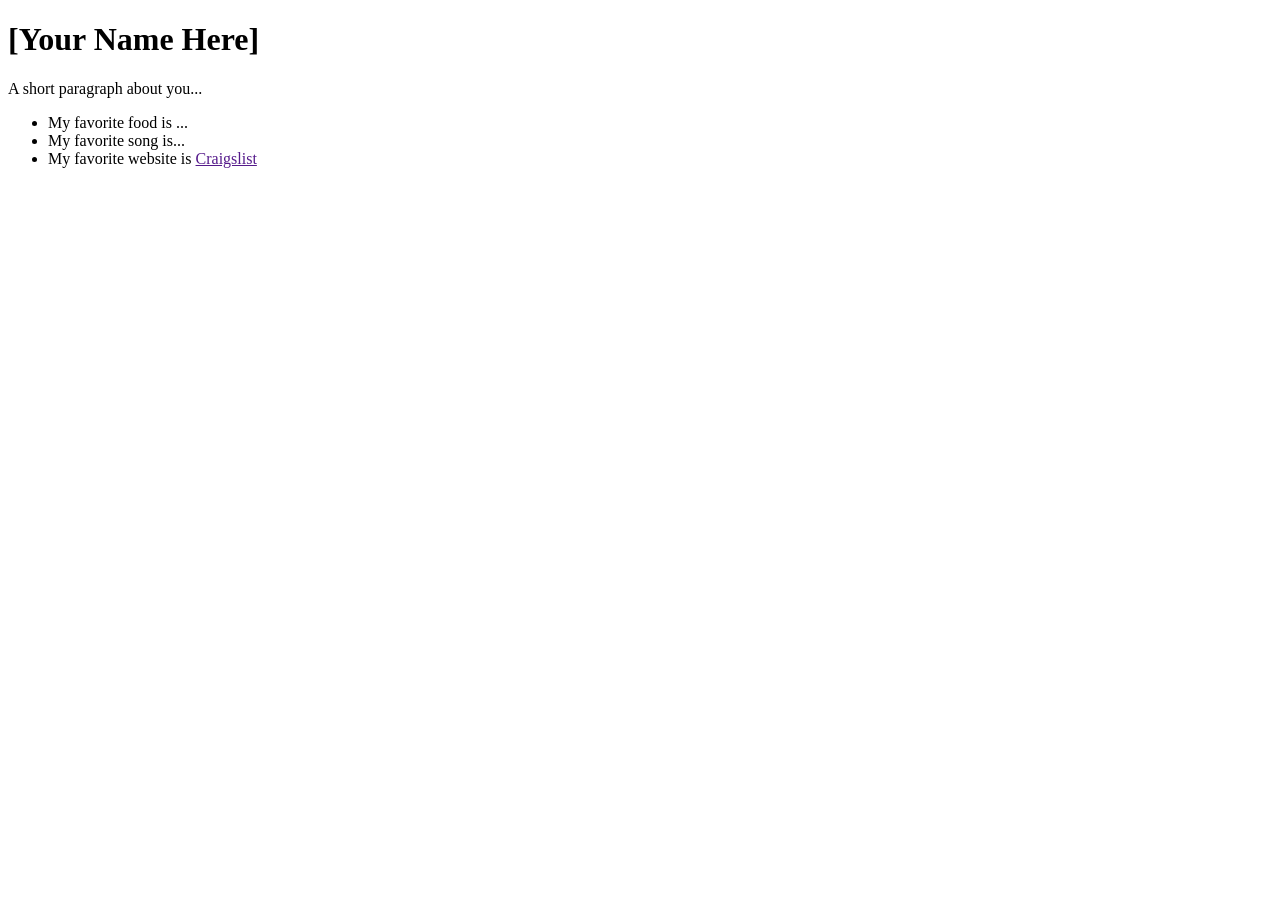
==== index.html @ 0075c3aa "hello world" ====
<!DOCTYPE html>
<html>

<head>
  <title>CHO HYEONYI | UI Design Programming 1</title>
  <meta charset="utf-8" />
</head>

<body>

  <!-- this is where my code is-->
  <div id="grid">
    <div id="left-column" class="scroll">  

      <!-- my favorite pokemon -->
      <!-- <img src="https://archives.bulbagarden.net/media/upload/2/24/Spr_2c_054.png" alt="Psyduck" /> -->

      <!-- about me-->
      <h1>[Your Name Here]</h1>  
      <p class="desc">A short paragraph about you...</p>
      <ul>
        <li>My favorite food is ...</li>
        <li>My favorite song is...</li>
        <li>My favorite website is <a href="">Craigslist</a></li>
      </ul>

    </div>
  </div>
</body>
</html>
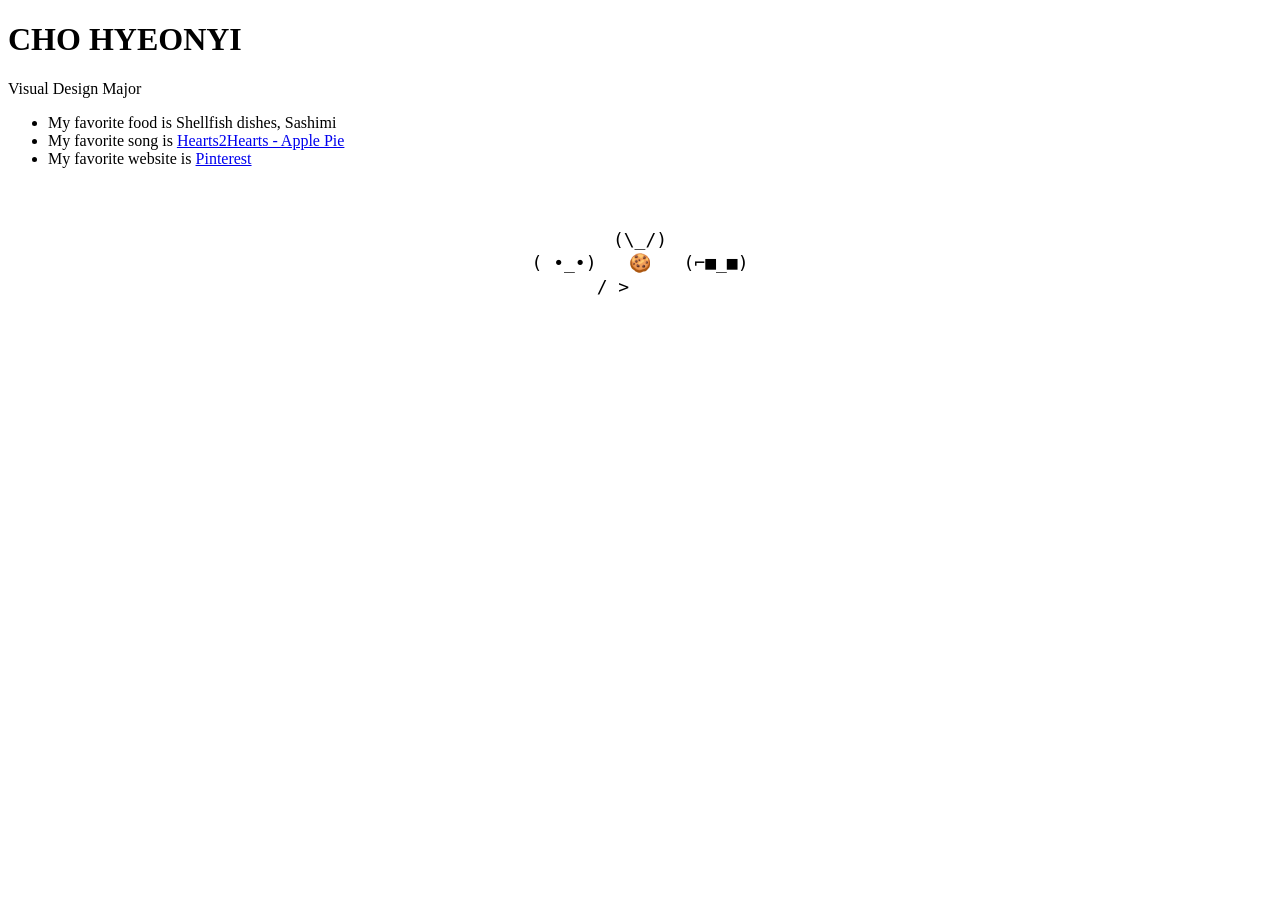
==== commit 225304e0: "Update index.html" ====
--- a/index.html
+++ b/index.html
@@ -1,4 +1,3 @@
-  
 <!DOCTYPE html>
 <html>
 
@@ -13,19 +12,42 @@
   <div id="grid">
     <div id="left-column" class="scroll">  
 
-      <!-- my favorite pokemon -->
-      <!-- <img src="https://archives.bulbagarden.net/media/upload/2/24/Spr_2c_054.png" alt="Psyduck" /> -->
+      <!-- about me-->
+      <h1>CHO HYEONYI</h1>  
+      <p class="desc">Visual Design Major</p>
+      <ul>
+        <li>My favorite food is Shellfish dishes, Sashimi</li>
+        
+        <li>
+          My favorite song is 
+          <a href="https://youtu.be/4k_HiMxY_gg?si=b0G8AQNT9Xvd2Dv6" target="_blank">
+            Hearts2Hearts - Apple Pie
+          </a>
+        </li>
 
-      <!-- about me-->
-      <h1>[Your Name Here]</h1>  
-      <p class="desc">A short paragraph about you...</p>
-      <ul>
-        <li>My favorite food is ...</li>
-        <li>My favorite song is...</li>
-        <li>My favorite website is <a href="">Craigslist</a></li>
+        <li>
+          My favorite website is 
+          <a href="https://www.pinterest.com" target="_blank">
+            Pinterest
+          </a>
+        </li>
       </ul>
+
+      <!-- 👇 여기부터 추가 (페이지 하단) -->
+      <pre style="
+        margin-top: 60px;
+        font-size: 18px;
+        line-height: 1.3;
+        text-align: center;
+      ">
+(\_/)
+( •_•)   🍪   (⌐■_■)
+ / >      
+      </pre>
+      <!-- 👆 여기까지 -->
 
     </div>
   </div>
+
 </body>
 </html>
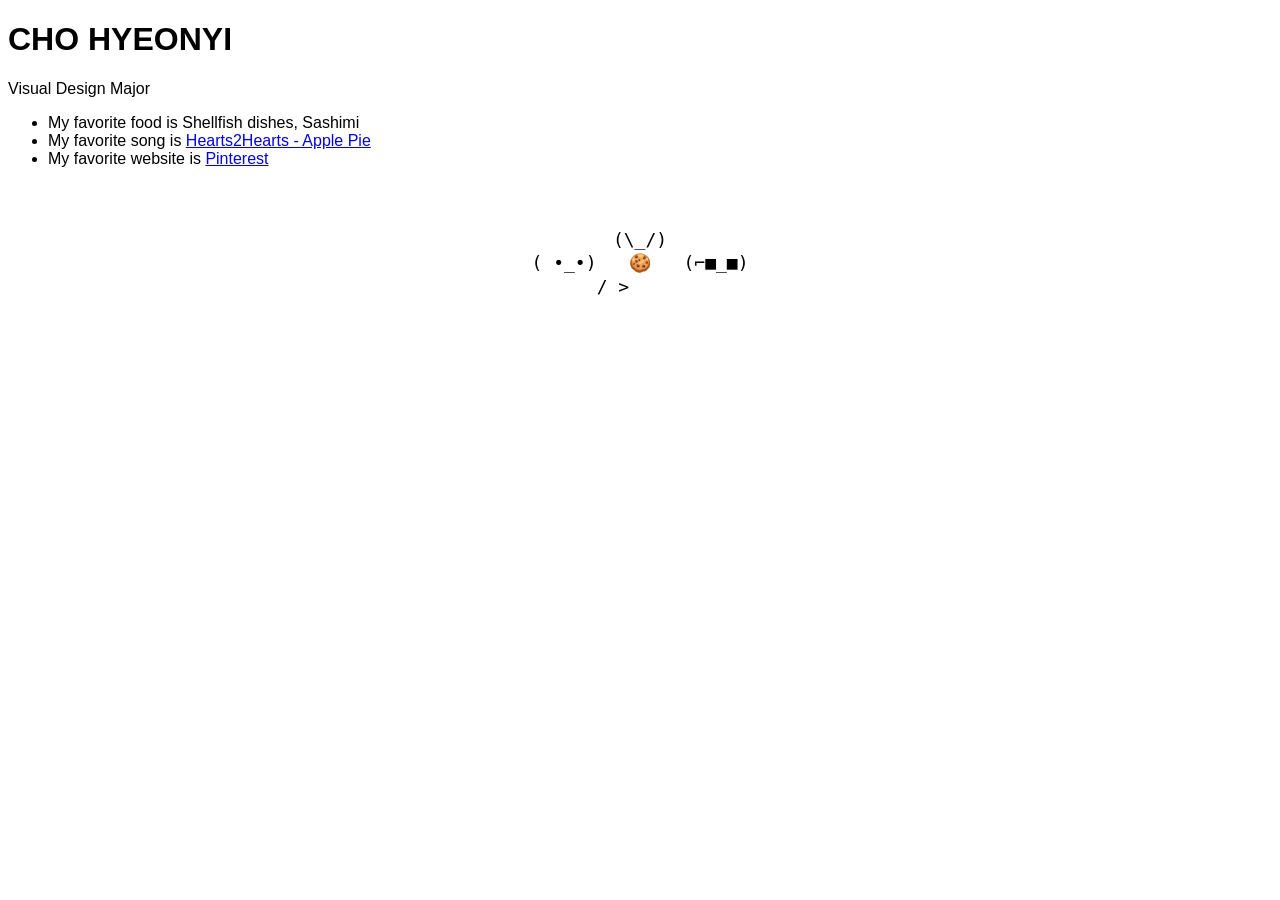
==== commit 036e01ba: "Update index.html" ====
--- a/index.html
+++ b/index.html
@@ -4,6 +4,14 @@
 <head>
   <title>CHO HYEONYI | UI Design Programming 1</title>
   <meta charset="utf-8" />
+
+  <style>
+    body {
+      font-family: -apple-system, BlinkMacSystemFont, "Segoe UI", 
+      "Apple Color Emoji", "Segoe UI Emoji", sans-serif;
+    }
+  </style>
+
 </head>
 
 <body>
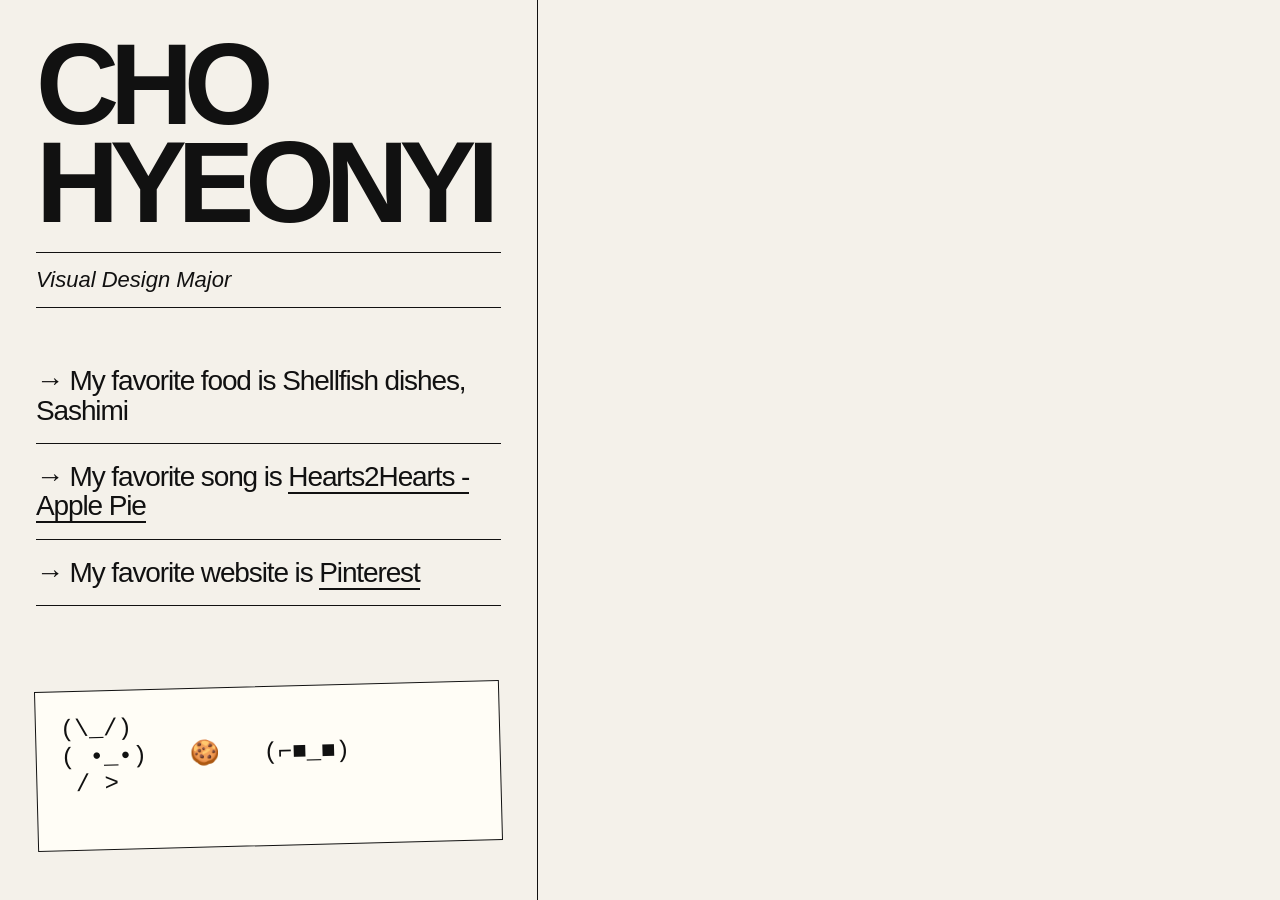
==== commit 3ab21f20: "Update index.html Update index.html" ====
--- a/index.html
+++ b/index.html
@@ -1,28 +1,140 @@
 <!DOCTYPE html>
 <html>
-
 <head>
-  <title>CHO HYEONYI | UI Design Programming 1</title>
-  <meta charset="utf-8" />
+  <meta charset="UTF-8">
+  <title>CHO HYEONYI</title>
 
   <style>
+    * {
+      box-sizing: border-box;
+    }
+
     body {
-      font-family: -apple-system, BlinkMacSystemFont, "Segoe UI", 
-      "Apple Color Emoji", "Segoe UI Emoji", sans-serif;
+      margin: 0;
+      background: #f4f1ea;
+      color: #111;
+      font-family: Helvetica, Arial, sans-serif;
+    }
+
+    #grid {
+      display: grid;
+      grid-template-columns: 42vw 1fr;
+      min-height: 100vh;
+    }
+
+    #left-column {
+      padding: 36px;
+      height: 100vh;
+      overflow-y: scroll;
+      border-right: 1.5px solid #111;
+      background: #f4f1ea;
+    }
+
+    .scroll::-webkit-scrollbar {
+      width: 8px;
+    }
+
+    .scroll::-webkit-scrollbar-thumb {
+      background: #111;
+    }
+
+    h1 {
+      margin: 0 0 20px 0;
+      font-size: clamp(48px, 9vw, 120px);
+      line-height: 0.85;
+      letter-spacing: -0.08em;
+      font-weight: 900;
+      text-transform: uppercase;
+    }
+
+    .desc {
+      margin: 0 0 40px 0;
+      font-size: 22px;
+      line-height: 1.2;
+      font-style: italic;
+      border-top: 1.5px solid #111;
+      border-bottom: 1.5px solid #111;
+      padding: 14px 0;
+    }
+
+    ul {
+      list-style: none;
+      padding: 0;
+      margin: 0;
+    }
+
+    li {
+      font-size: 28px;
+      line-height: 1.05;
+      letter-spacing: -0.04em;
+      border-bottom: 1.5px solid #111;
+      padding: 18px 0;
+    }
+
+    li::before {
+      content: "→ ";
+      font-weight: bold;
+    }
+
+    a {
+      color: #111;
+      text-decoration: none;
+      border-bottom: 2px solid #111;
+      transition: all 0.25s ease;
+    }
+
+    a:hover {
+      background: #111;
+      color: #f4f1ea;
+      padding: 0 6px;
+    }
+
+    .ascii {
+      margin-top: 80px;
+      font-size: 24px;
+      line-height: 1.15;
+      text-align: left;
+      font-family: "Courier New", monospace;
+      border: 1.5px solid #111;
+      padding: 24px;
+      background: #fffdf6;
+      transform: rotate(-1.5deg);
+    }
+
+    @media (max-width: 768px) {
+      #grid {
+        display: block;
+      }
+
+      #left-column {
+        width: 100%;
+        height: auto;
+        border-right: none;
+        padding: 24px;
+      }
+
+      h1 {
+        font-size: 64px;
+      }
+
+      li {
+        font-size: 24px;
+      }
     }
   </style>
-
 </head>
 
 <body>
 
-  <!-- this is where my code is-->
   <div id="grid">
     <div id="left-column" class="scroll">  
 
-      <!-- about me-->
       <h1>CHO HYEONYI</h1>  
-      <p class="desc">Visual Design Major</p>
+
+      <p class="desc">
+        Visual Design Major
+      </p>
+
       <ul>
         <li>My favorite food is Shellfish dishes, Sashimi</li>
         
@@ -41,18 +153,11 @@
         </li>
       </ul>
 
-      <!-- 👇 여기부터 추가 (페이지 하단) -->
-      <pre style="
-        margin-top: 60px;
-        font-size: 18px;
-        line-height: 1.3;
-        text-align: center;
-      ">
+      <pre class="ascii">
 (\_/)
 ( •_•)   🍪   (⌐■_■)
- / >      
+ / >
       </pre>
-      <!-- 👆 여기까지 -->
 
     </div>
   </div>
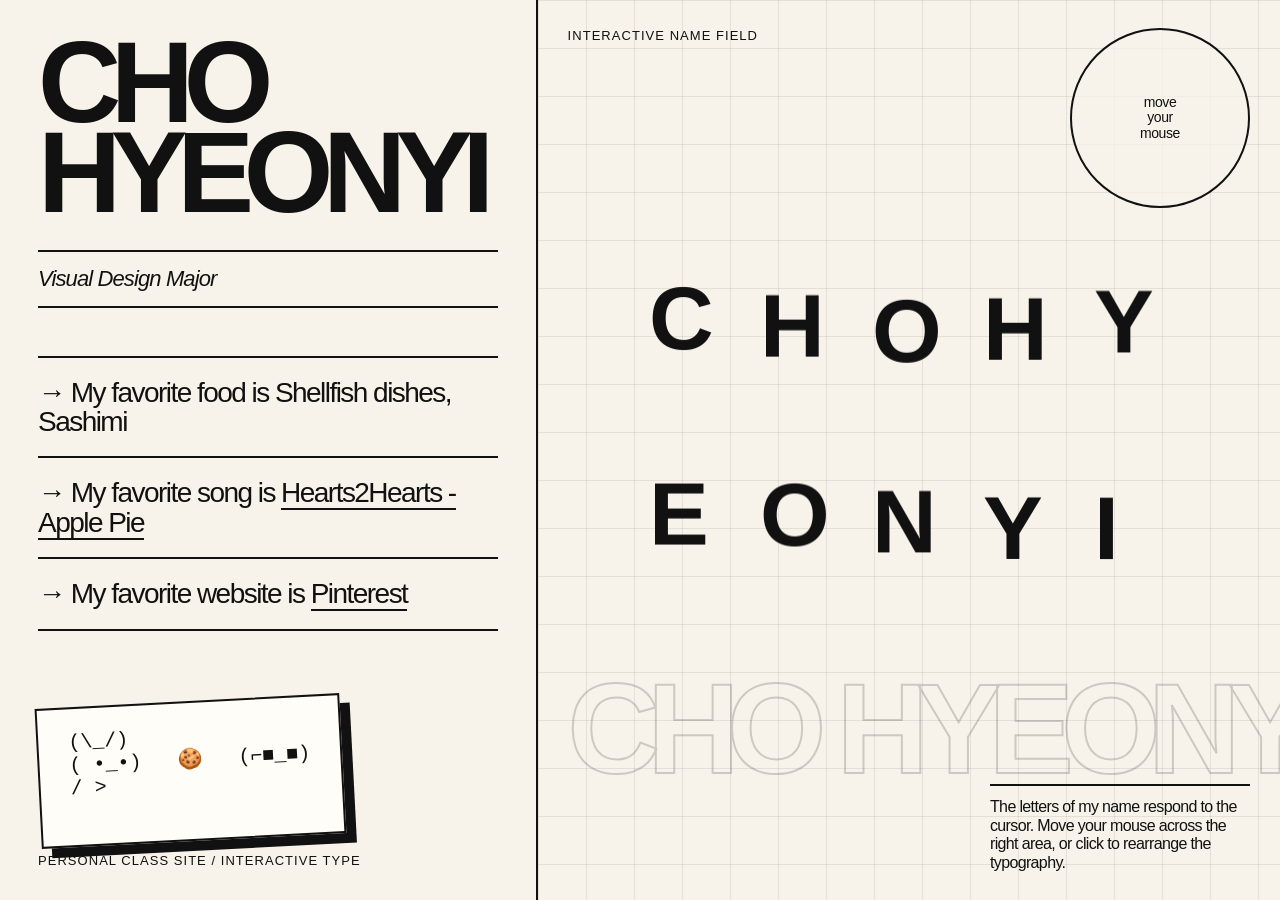
==== commit bd291399: "Update index.html" ====
--- a/index.html
+++ b/index.html
@@ -11,115 +11,263 @@
 
     body {
       margin: 0;
-      background: #f4f1ea;
+      background: #f7f3ea;
       color: #111;
       font-family: Helvetica, Arial, sans-serif;
+      overflow: hidden;
     }
 
     #grid {
       display: grid;
-      grid-template-columns: 42vw 1fr;
-      min-height: 100vh;
+      grid-template-columns: 42vw 58vw;
+      width: 100vw;
+      height: 100vh;
     }
 
     #left-column {
-      padding: 36px;
+      padding: 38px;
+      border-right: 2px solid #111;
       height: 100vh;
       overflow-y: scroll;
-      border-right: 1.5px solid #111;
-      background: #f4f1ea;
-    }
-
-    .scroll::-webkit-scrollbar {
-      width: 8px;
-    }
-
-    .scroll::-webkit-scrollbar-thumb {
-      background: #111;
+      background: #f7f3ea;
+      position: relative;
+      z-index: 2;
     }
 
     h1 {
-      margin: 0 0 20px 0;
-      font-size: clamp(48px, 9vw, 120px);
-      line-height: 0.85;
-      letter-spacing: -0.08em;
+      margin: 0;
+      font-size: clamp(72px, 9vw, 150px);
+      line-height: 0.78;
+      letter-spacing: -0.09em;
       font-weight: 900;
       text-transform: uppercase;
     }
 
     .desc {
-      margin: 0 0 40px 0;
+      margin: 32px 0 48px 0;
+      padding: 14px 0;
+      border-top: 2px solid #111;
+      border-bottom: 2px solid #111;
       font-size: 22px;
-      line-height: 1.2;
       font-style: italic;
-      border-top: 1.5px solid #111;
-      border-bottom: 1.5px solid #111;
-      padding: 14px 0;
+      letter-spacing: -0.04em;
     }
 
     ul {
       list-style: none;
       padding: 0;
       margin: 0;
+      border-top: 2px solid #111;
     }
 
     li {
+      padding: 20px 0;
+      border-bottom: 2px solid #111;
       font-size: 28px;
       line-height: 1.05;
-      letter-spacing: -0.04em;
-      border-bottom: 1.5px solid #111;
-      padding: 18px 0;
+      letter-spacing: -0.055em;
+      transition: all 0.25s ease;
+    }
+
+    li:hover {
+      padding-left: 18px;
+      background: #111;
+      color: #f7f3ea;
     }
 
     li::before {
       content: "→ ";
-      font-weight: bold;
     }
 
     a {
-      color: #111;
+      color: inherit;
       text-decoration: none;
-      border-bottom: 2px solid #111;
-      transition: all 0.25s ease;
-    }
-
-    a:hover {
-      background: #111;
-      color: #f4f1ea;
-      padding: 0 6px;
+      border-bottom: 2px solid currentColor;
     }
 
     .ascii {
-      margin-top: 80px;
-      font-size: 24px;
+      margin-top: 70px;
+      font-family: "Courier New", monospace;
+      font-size: 20px;
       line-height: 1.15;
-      text-align: left;
-      font-family: "Courier New", monospace;
-      border: 1.5px solid #111;
-      padding: 24px;
-      background: #fffdf6;
-      transform: rotate(-1.5deg);
+      white-space: pre;
+      letter-spacing: 0;
+      transform: rotate(-3deg);
+      width: fit-content;
+      padding: 22px 30px;
+      border: 2px solid #111;
+      background: #fffdf7;
+      box-shadow: 10px 10px 0 #111;
+    }
+
+    .label {
+      position: absolute;
+      left: 38px;
+      bottom: 32px;
+      font-size: 13px;
+      letter-spacing: 0.08em;
+      text-transform: uppercase;
+    }
+
+    #right-column {
+      height: 100vh;
+      position: relative;
+      overflow: hidden;
+      background: #f7f3ea;
+      cursor: crosshair;
+    }
+
+    #right-column::before {
+      content: "";
+      position: absolute;
+      inset: 0;
+      background-image:
+        linear-gradient(to right, rgba(0,0,0,0.08) 1px, transparent 1px),
+        linear-gradient(to bottom, rgba(0,0,0,0.08) 1px, transparent 1px);
+      background-size: 48px 48px;
+      pointer-events: none;
+    }
+
+    .guide-text {
+      position: absolute;
+      top: 28px;
+      left: 30px;
+      font-size: 13px;
+      letter-spacing: 0.08em;
+      text-transform: uppercase;
+      z-index: 3;
+    }
+
+    .instruction {
+      position: absolute;
+      right: 30px;
+      bottom: 28px;
+      width: 260px;
+      font-size: 16px;
+      line-height: 1.15;
+      letter-spacing: -0.04em;
+      border-top: 2px solid #111;
+      padding-top: 12px;
+      z-index: 3;
+    }
+
+    #name-field {
+      position: absolute;
+      inset: 0;
+      z-index: 2;
+    }
+
+    .letter {
+      position: absolute;
+      font-size: clamp(42px, 7vw, 120px);
+      font-weight: 900;
+      letter-spacing: -0.08em;
+      line-height: 0.8;
+      user-select: none;
+      transition:
+        transform 0.2s ease,
+        opacity 0.2s ease,
+        font-style 0.2s ease;
+      will-change: transform;
+      mix-blend-mode: multiply;
+    }
+
+    .letter:hover {
+      font-style: italic;
+      opacity: 0.45;
+    }
+
+    .floating-name {
+      position: absolute;
+      left: 30px;
+      bottom: 120px;
+      font-size: 10vw;
+      line-height: 0.8;
+      font-weight: 900;
+      letter-spacing: -0.1em;
+      text-transform: uppercase;
+      color: transparent;
+      -webkit-text-stroke: 2px #111;
+      opacity: 0.18;
+      pointer-events: none;
+      white-space: nowrap;
+      animation: slowMove 12s ease-in-out infinite alternate;
+    }
+
+    @keyframes slowMove {
+      from {
+        transform: translateX(-40px) skewX(-8deg);
+      }
+      to {
+        transform: translateX(60px) skewX(8deg);
+      }
+    }
+
+    .click-note {
+      position: absolute;
+      right: 30px;
+      top: 28px;
+      width: 180px;
+      height: 180px;
+      border: 2px solid #111;
+      border-radius: 50%;
+      display: flex;
+      align-items: center;
+      justify-content: center;
+      text-align: center;
+      font-size: 14px;
+      line-height: 1.1;
+      letter-spacing: -0.03em;
+      animation: rotateNote 9s linear infinite;
+      z-index: 3;
+      background: rgba(247,243,234,0.75);
+    }
+
+    @keyframes rotateNote {
+      from {
+        transform: rotate(0deg);
+      }
+      to {
+        transform: rotate(360deg);
+      }
     }
 
     @media (max-width: 768px) {
+      body {
+        overflow: auto;
+      }
+
       #grid {
         display: block;
+        height: auto;
       }
 
       #left-column {
-        width: 100%;
         height: auto;
         border-right: none;
-        padding: 24px;
+        border-bottom: 2px solid #111;
+      }
+
+      #right-column {
+        height: 80vh;
       }
 
       h1 {
-        font-size: 64px;
+        font-size: 78px;
       }
 
       li {
         font-size: 24px;
       }
+
+      .label {
+        position: static;
+        margin-top: 40px;
+      }
+
+      .instruction {
+        width: 220px;
+      }
     }
   </style>
 </head>
@@ -127,26 +275,25 @@
 <body>
 
   <div id="grid">
-    <div id="left-column" class="scroll">  
-
-      <h1>CHO HYEONYI</h1>  
-
-      <p class="desc">
-        Visual Design Major
-      </p>
+
+    <div id="left-column" class="scroll">
+
+      <h1>CHO<br>HYEONYI</h1>
+
+      <p class="desc">Visual Design Major</p>
 
       <ul>
         <li>My favorite food is Shellfish dishes, Sashimi</li>
-        
+
         <li>
-          My favorite song is 
+          My favorite song is
           <a href="https://youtu.be/4k_HiMxY_gg?si=b0G8AQNT9Xvd2Dv6" target="_blank">
             Hearts2Hearts - Apple Pie
           </a>
         </li>
 
         <li>
-          My favorite website is 
+          My favorite website is
           <a href="https://www.pinterest.com" target="_blank">
             Pinterest
           </a>
@@ -156,11 +303,131 @@
       <pre class="ascii">
 (\_/)
 ( •_•)   🍪   (⌐■_■)
- / >
+/ >
       </pre>
 
+      <div class="label">
+        personal class site / interactive type
+      </div>
+
     </div>
+
+    <div id="right-column">
+      <div class="guide-text">Interactive name field</div>
+      <div class="click-note">move<br>your<br>mouse</div>
+      <div class="floating-name">CHO HYEONYI</div>
+      <div id="name-field"></div>
+
+      <div class="instruction">
+        The letters of my name respond to the cursor. Move your mouse across the right area, or click to rearrange the typography.
+      </div>
+    </div>
+
   </div>
+
+  <script>
+    const field = document.getElementById("name-field");
+    const rightColumn = document.getElementById("right-column");
+
+    const nameText = "CHOHYEONYI";
+    const letters = [];
+    let mouseX = -9999;
+    let mouseY = -9999;
+
+    function createLetters() {
+      field.innerHTML = "";
+      letters.length = 0;
+
+      const rect = rightColumn.getBoundingClientRect();
+      const cols = 5;
+      const rows = 2;
+
+      for (let i = 0; i < nameText.length; i++) {
+        const span = document.createElement("span");
+        span.className = "letter";
+        span.textContent = nameText[i];
+
+        const col = i % cols;
+        const row = Math.floor(i / cols);
+
+        const baseX = rect.width * 0.15 + col * rect.width * 0.15;
+        const baseY = rect.height * 0.32 + row * rect.height * 0.22;
+
+        span.style.left = baseX + "px";
+        span.style.top = baseY + "px";
+
+        field.appendChild(span);
+
+        letters.push({
+          el: span,
+          x: baseX,
+          y: baseY,
+          randomX: 0,
+          randomY: 0,
+          rotate: 0
+        });
+      }
+    }
+
+    function animateLetters() {
+      letters.forEach((letter, index) => {
+        const dx = mouseX - letter.x;
+        const dy = mouseY - letter.y;
+        const distance = Math.sqrt(dx * dx + dy * dy);
+
+        const force = Math.max(0, 180 - distance) / 180;
+        const angle = Math.atan2(dy, dx);
+
+        const pushX = -Math.cos(angle) * force * 90;
+        const pushY = -Math.sin(angle) * force * 90;
+
+        const wave = Math.sin(Date.now() * 0.002 + index) * 8;
+
+        letter.el.style.transform = `
+          translate(
+            ${pushX + letter.randomX}px,
+            ${pushY + letter.randomY + wave}px
+          )
+          rotate(${letter.rotate + force * 20}deg)
+          scale(${1 + force * 0.45})
+        `;
+      });
+
+      requestAnimationFrame(animateLetters);
+    }
+
+    rightColumn.addEventListener("mousemove", function(event) {
+      const rect = rightColumn.getBoundingClientRect();
+      mouseX = event.clientX - rect.left;
+      mouseY = event.clientY - rect.top;
+    });
+
+    rightColumn.addEventListener("mouseleave", function() {
+      mouseX = -9999;
+      mouseY = -9999;
+    });
+
+    rightColumn.addEventListener("click", function() {
+      letters.forEach((letter) => {
+        letter.randomX = (Math.random() - 0.5) * 180;
+        letter.randomY = (Math.random() - 0.5) * 180;
+        letter.rotate = (Math.random() - 0.5) * 50;
+      });
+
+      setTimeout(() => {
+        letters.forEach((letter) => {
+          letter.randomX = 0;
+          letter.randomY = 0;
+          letter.rotate = 0;
+        });
+      }, 900);
+    });
+
+    window.addEventListener("resize", createLetters);
+
+    createLetters();
+    animateLetters();
+  </script>
 
 </body>
 </html>
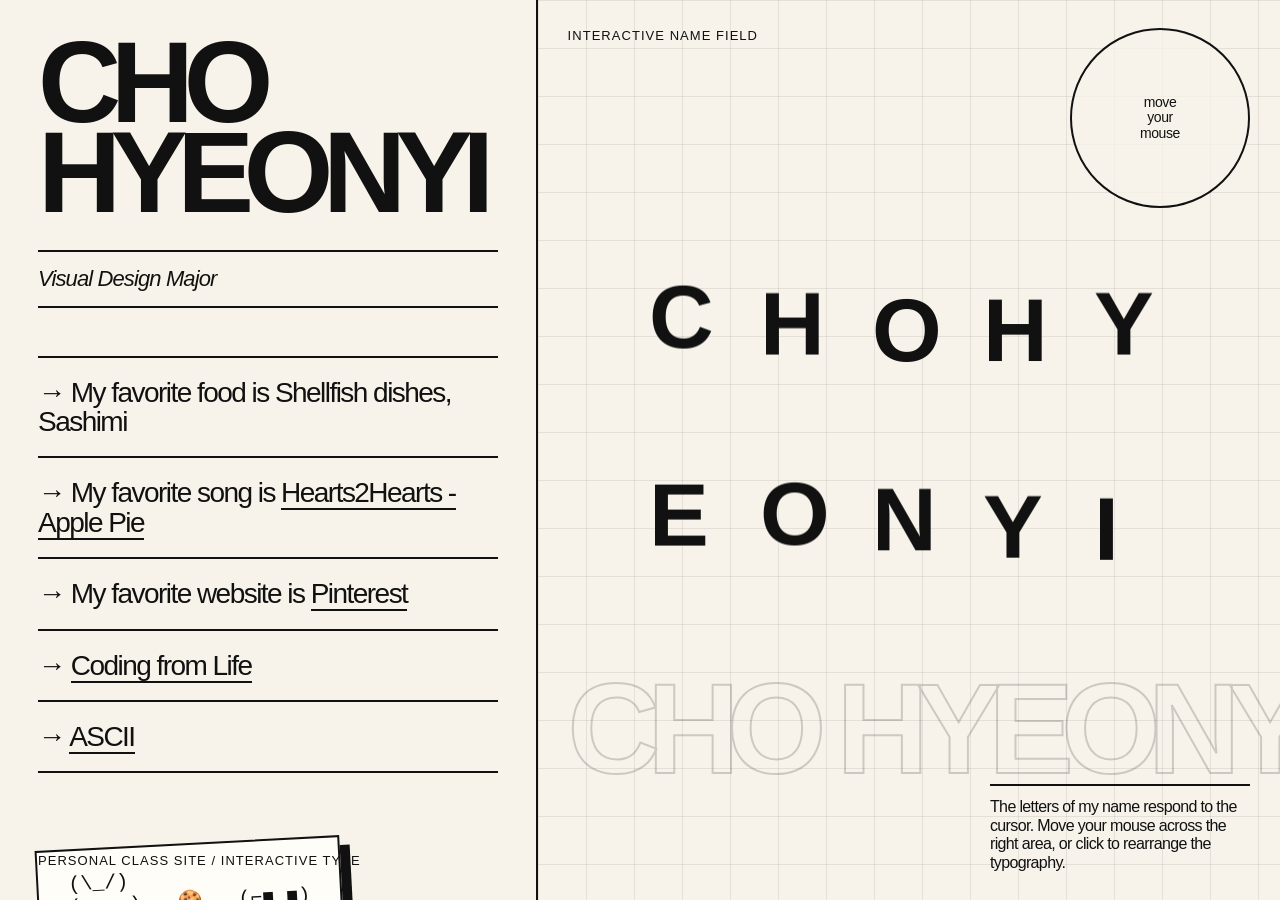
==== commit 10d4e8da: "Add ASCII and Coding from Life pages" ====
--- a/index.html
+++ b/index.html
@@ -282,23 +282,35 @@
 
       <p class="desc">Visual Design Major</p>
 
-      <ul>
-        <li>My favorite food is Shellfish dishes, Sashimi</li>
-
-        <li>
-          My favorite song is
-          <a href="https://youtu.be/4k_HiMxY_gg?si=b0G8AQNT9Xvd2Dv6" target="_blank">
-            Hearts2Hearts - Apple Pie
-          </a>
-        </li>
-
-        <li>
-          My favorite website is
-          <a href="https://www.pinterest.com" target="_blank">
-            Pinterest
-          </a>
-        </li>
-      </ul>
+     <ul>
+  <li>My favorite food is Shellfish dishes, Sashimi</li>
+
+  <li>
+    My favorite song is
+    <a href="https://youtu.be/4k_HiMxY_gg?si=b0G8AQNT9Xvd2Dv6" target="_blank">
+      Hearts2Hearts - Apple Pie
+    </a>
+  </li>
+
+  <li>
+    My favorite website is
+    <a href="https://www.pinterest.com" target="_blank">
+      Pinterest
+    </a>
+  </li>
+
+  <li>
+    <a href="codingfromlife.html">
+      Coding from Life
+    </a>
+  </li>
+
+  <li>
+    <a href="exterior-hyeonyi.html">
+      ASCII
+    </a>
+  </li>
+</ul>
 
       <pre class="ascii">
 (\_/)
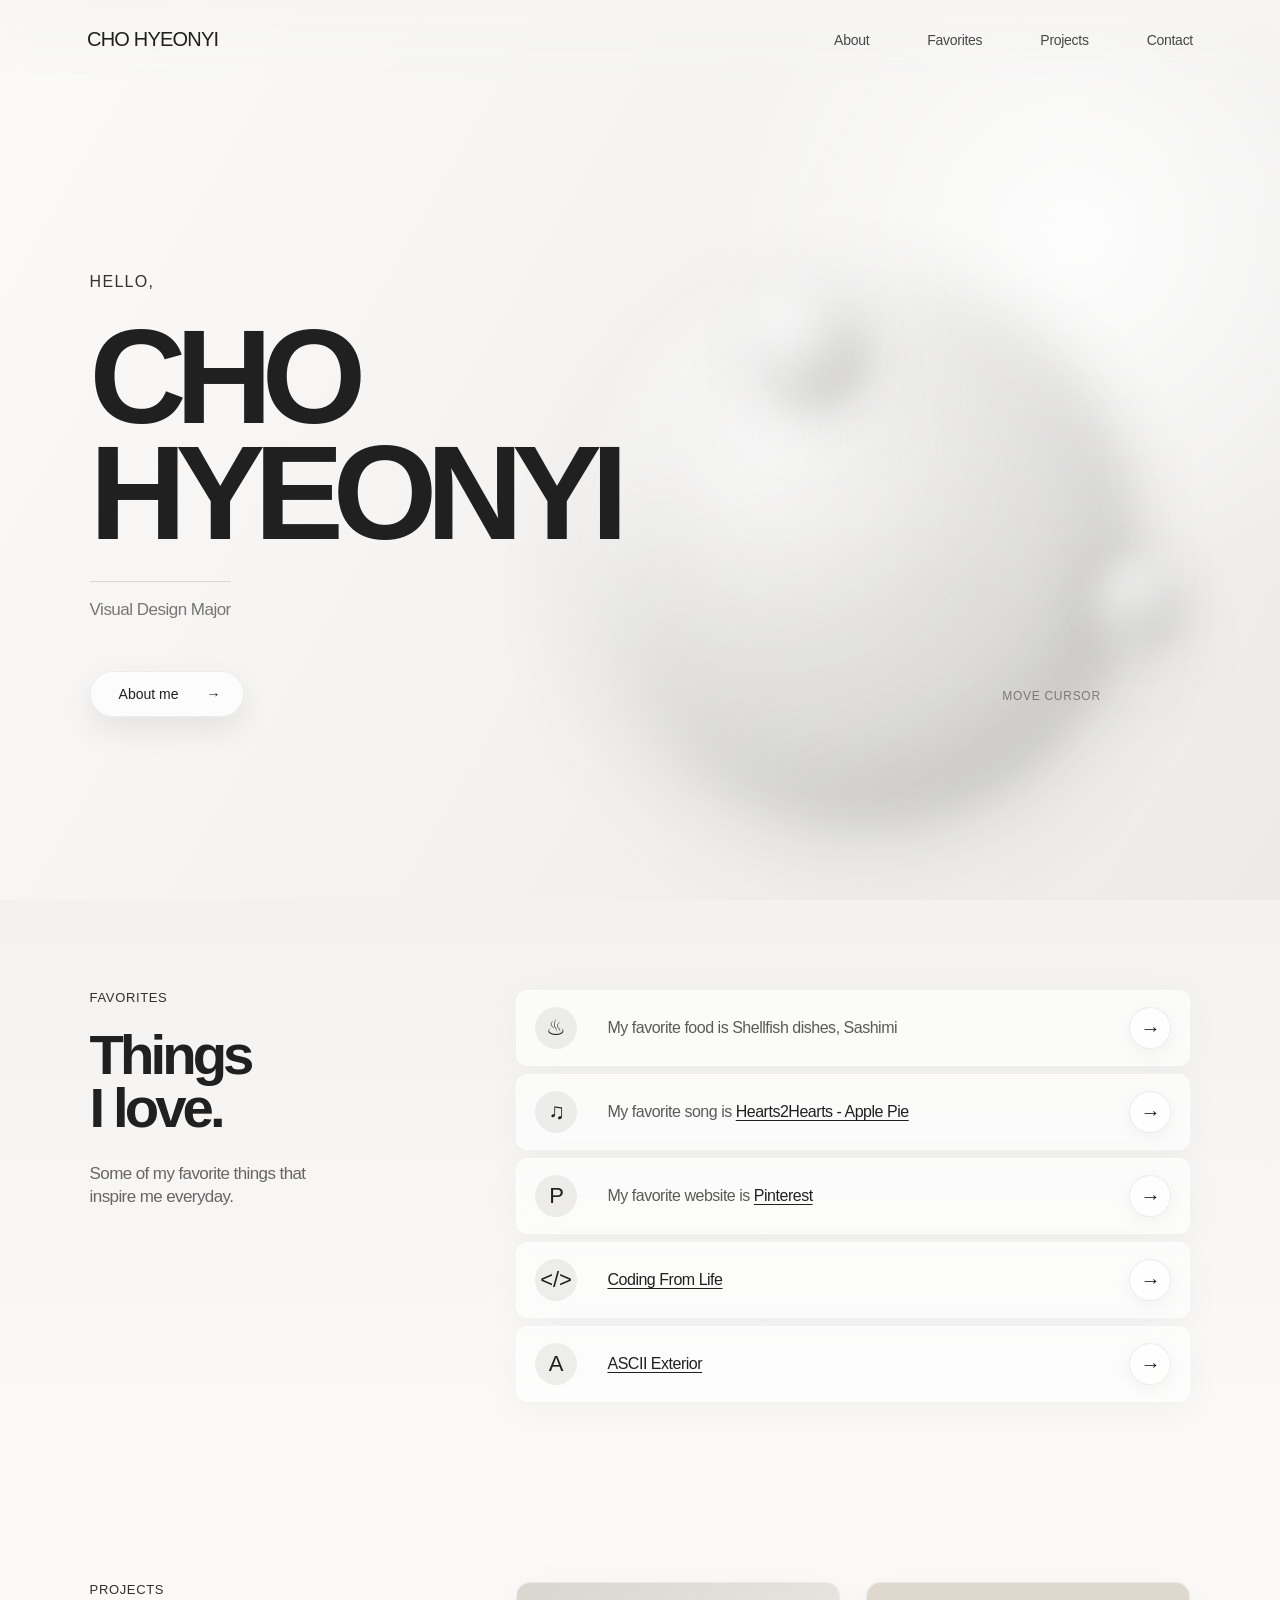
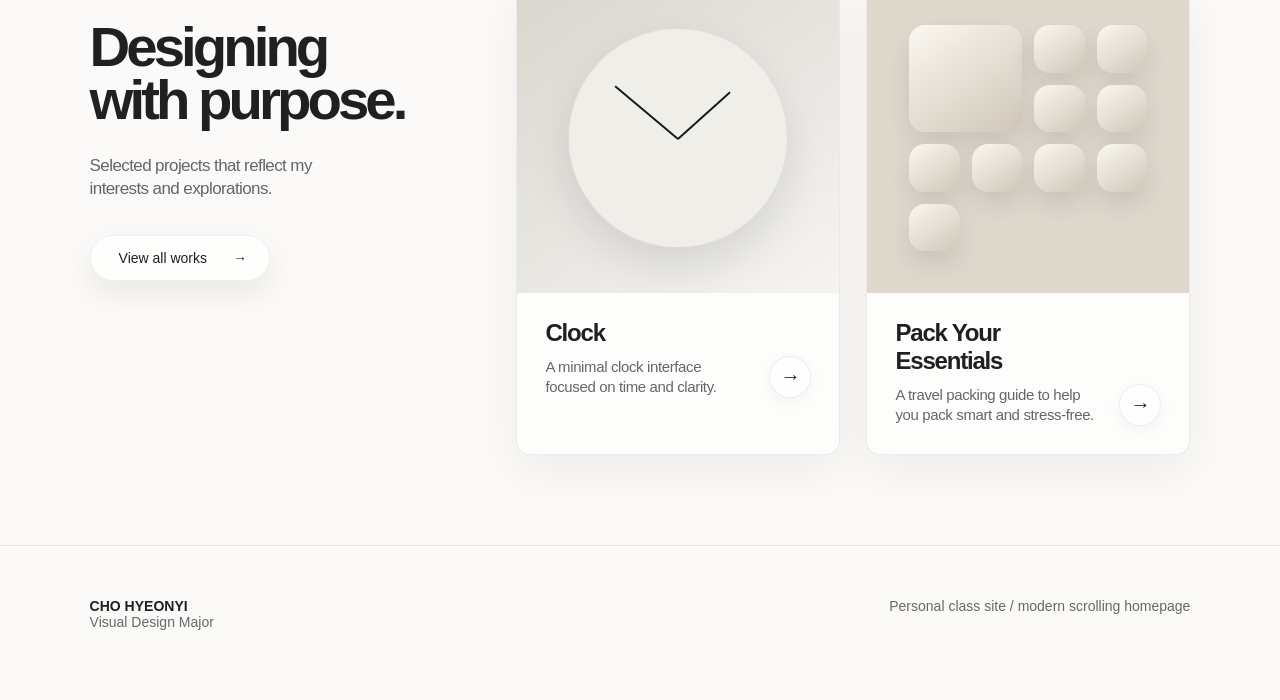
==== commit c9780ad3: "." ====
--- a/index.html
+++ b/index.html
@@ -1,445 +1,550 @@
 <!DOCTYPE html>
-<html>
+<html lang="en">
 <head>
-  <meta charset="UTF-8">
+  <meta charset="UTF-8" />
+  <meta name="viewport" content="width=device-width, initial-scale=1.0" />
   <title>CHO HYEONYI</title>
-
   <style>
-    * {
-      box-sizing: border-box;
-    }
+    * { box-sizing: border-box; }
+
+    :root {
+      --bg: #f6f5f3;
+      --bg2: #eeeeec;
+      --paper: rgba(255,255,255,0.62);
+      --paper-solid: #fbfaf8;
+      --ink: #202020;
+      --muted: #6f6f6d;
+      --line: rgba(0,0,0,0.075);
+      --shadow: 0 22px 70px rgba(0,0,0,0.075);
+      --radius: 18px;
+    }
+
+    html { scroll-behavior: smooth; }
 
     body {
       margin: 0;
-      background: #f7f3ea;
-      color: #111;
+      background: var(--bg);
+      color: var(--ink);
       font-family: Helvetica, Arial, sans-serif;
+      overflow-x: hidden;
+    }
+
+    a { color: inherit; }
+
+    .nav {
+      position: fixed;
+      top: 0;
+      left: 0;
+      right: 0;
+      z-index: 50;
+      display: flex;
+      justify-content: space-between;
+      align-items: center;
+      padding: 28px 6.8vw;
+      background: linear-gradient(to bottom, rgba(246,245,243,0.9), rgba(246,245,243,0.45), rgba(246,245,243,0));
+      backdrop-filter: blur(12px);
+    }
+
+    .logo {
+      font-size: 20px;
+      font-weight: 500;
+      letter-spacing: -0.04em;
+      text-decoration: none;
+    }
+
+    .nav-links {
+      display: flex;
+      gap: clamp(24px, 5vw, 58px);
+      font-size: 14px;
+      letter-spacing: -0.02em;
+    }
+
+    .nav-links a {
+      text-decoration: none;
+      color: #292929;
+      opacity: 0.85;
+    }
+
+    .nav-links a:hover { opacity: 1; text-decoration: underline; }
+
+    .hero {
+      position: relative;
+      min-height: 100vh;
+      padding: 18vh 7vw 8vh;
+      display: grid;
+      grid-template-columns: 0.9fr 1.1fr;
+      align-items: center;
       overflow: hidden;
-    }
-
-    #grid {
-      display: grid;
-      grid-template-columns: 42vw 58vw;
-      width: 100vw;
-      height: 100vh;
-    }
-
-    #left-column {
-      padding: 38px;
-      border-right: 2px solid #111;
-      height: 100vh;
-      overflow-y: scroll;
-      background: #f7f3ea;
+      background:
+        radial-gradient(circle at 84% 26%, rgba(255,255,255,0.85), transparent 30%),
+        linear-gradient(120deg, #fbfaf8 0%, #f4f3f1 48%, #ecebea 100%);
+    }
+
+    .hero-copy { position: relative; z-index: 3; }
+
+    .eyebrow {
+      margin: 0 0 28px;
+      font-size: 16px;
+      letter-spacing: 0.08em;
+      text-transform: uppercase;
+      color: #333;
+      font-weight: 400;
+    }
+
+    h1 {
+      margin: 0;
+      font-size: clamp(76px, 10.5vw, 150px);
+      line-height: 0.86;
+      letter-spacing: -0.082em;
+      font-weight: 800;
+    }
+
+    .major {
+      width: fit-content;
+      margin-top: 30px;
+      padding-top: 18px;
+      border-top: 1px solid rgba(0,0,0,0.12);
+      color: #777;
+      font-size: 17px;
+      letter-spacing: -0.03em;
+    }
+
+    .button {
+      display: inline-flex;
+      align-items: center;
+      justify-content: space-between;
+      min-width: 154px;
+      gap: 26px;
+      margin-top: 34px;
+      padding: 14px 22px 14px 28px;
+      border-radius: 999px;
+      background: rgba(255,255,255,0.7);
+      border: 1px solid rgba(0,0,0,0.06);
+      box-shadow: 0 12px 32px rgba(0,0,0,0.08), inset 0 1px 0 rgba(255,255,255,0.8);
+      text-decoration: none;
+      font-size: 14px;
+    }
+
+    .orb-stage {
       position: relative;
       z-index: 2;
-    }
-
-    h1 {
+      width: 100%;
+      min-height: 560px;
+      pointer-events: auto;
+    }
+
+    .blur-orb {
+      position: absolute;
+      border-radius: 50%;
+      filter: blur(18px);
+      opacity: 0.74;
+      transition: transform 0.18s ease-out;
+      will-change: transform;
+      background: radial-gradient(circle at 34% 30%, rgba(255,255,255,0.92), rgba(202,201,198,0.52) 42%, rgba(120,120,116,0.28) 76%, rgba(255,255,255,0.2));
+      box-shadow: inset 28px 28px 70px rgba(255,255,255,0.7), inset -32px -46px 88px rgba(0,0,0,0.11), 0 40px 120px rgba(0,0,0,0.08);
+    }
+
+    .orb-large {
+      width: min(52vw, 560px);
+      height: min(52vw, 560px);
+      right: 4vw;
+      top: 54px;
+      filter: blur(22px);
+    }
+
+    .orb-small-a {
+      width: 126px;
+      height: 126px;
+      left: 10vw;
+      top: 72px;
+      filter: blur(16px);
+    }
+
+    .orb-small-b {
+      width: 96px;
+      height: 96px;
+      right: 0;
+      bottom: 122px;
+      filter: blur(15px);
+    }
+
+    .orb-hint {
+      position: absolute;
+      right: 7vw;
+      bottom: 8vh;
+      z-index: 4;
+      color: rgba(0,0,0,0.42);
+      font-size: 12px;
+      letter-spacing: 0.06em;
+      text-transform: uppercase;
+    }
+
+    .section {
+      padding: 90px 7vw;
+      background: linear-gradient(180deg, #f3f2f0, #fbfaf8);
+    }
+
+    .section.alt { background: #fbfaf8; }
+
+    .split {
+      display: grid;
+      grid-template-columns: 0.65fr 1.35fr;
+      gap: 8vw;
+      align-items: start;
+    }
+
+    .label {
+      margin: 0 0 24px;
+      font-size: 13px;
+      letter-spacing: 0.05em;
+      text-transform: uppercase;
+      color: #303030;
+    }
+
+    h2 {
       margin: 0;
-      font-size: clamp(72px, 9vw, 150px);
-      line-height: 0.78;
-      letter-spacing: -0.09em;
-      font-weight: 900;
-      text-transform: uppercase;
-    }
-
-    .desc {
-      margin: 32px 0 48px 0;
-      padding: 14px 0;
-      border-top: 2px solid #111;
-      border-bottom: 2px solid #111;
+      font-size: clamp(38px, 4.4vw, 66px);
+      line-height: 0.94;
+      letter-spacing: -0.07em;
+      font-weight: 760;
+    }
+
+    .note {
+      max-width: 240px;
+      margin: 28px 0 0;
+      color: #666;
+      font-size: 17px;
+      line-height: 1.35;
+      letter-spacing: -0.035em;
+    }
+
+    .list {
+      display: grid;
+      gap: 8px;
+    }
+
+    .item {
+      min-height: 76px;
+      display: grid;
+      grid-template-columns: 54px 1fr 46px;
+      gap: 18px;
+      align-items: center;
+      padding: 14px 18px;
+      border-radius: 12px;
+      background: var(--paper);
+      border: 1px solid rgba(255,255,255,0.7);
+      box-shadow: 0 8px 38px rgba(0,0,0,0.035);
+      text-decoration: none;
+      backdrop-filter: blur(16px);
+      transition: transform 0.22s ease, background 0.22s ease, box-shadow 0.22s ease;
+    }
+
+    .item:hover {
+      transform: translateX(8px);
+      background: rgba(255,255,255,0.84);
+      box-shadow: 0 14px 42px rgba(0,0,0,0.07);
+    }
+
+    .icon {
+      width: 42px;
+      height: 42px;
+      display: grid;
+      place-items: center;
+      border-radius: 50%;
+      background: rgba(230,230,228,0.72);
       font-size: 22px;
-      font-style: italic;
-      letter-spacing: -0.04em;
-    }
-
-    ul {
-      list-style: none;
-      padding: 0;
-      margin: 0;
-      border-top: 2px solid #111;
-    }
-
-    li {
-      padding: 20px 0;
-      border-bottom: 2px solid #111;
-      font-size: 28px;
-      line-height: 1.05;
-      letter-spacing: -0.055em;
-      transition: all 0.25s ease;
-    }
-
-    li:hover {
-      padding-left: 18px;
-      background: #111;
-      color: #f7f3ea;
-    }
-
-    li::before {
-      content: "→ ";
-    }
-
-    a {
-      color: inherit;
+    }
+
+    .item-main {
+      color: #5a5a58;
+      font-size: 16px;
+      letter-spacing: -0.03em;
+    }
+
+    .item-main strong {
+      color: #202020;
+      font-weight: 500;
+      text-decoration: underline;
+      text-underline-offset: 3px;
+    }
+
+    .arrow {
+      width: 42px;
+      height: 42px;
+      display: grid;
+      place-items: center;
+      justify-self: end;
+      border-radius: 50%;
+      background: rgba(255,255,255,0.64);
+      border: 1px solid var(--line);
+      box-shadow: 0 5px 18px rgba(0,0,0,0.045);
+      font-size: 20px;
+    }
+
+    .projects-grid {
+      display: grid;
+      grid-template-columns: repeat(2, minmax(0, 1fr));
+      gap: 26px;
+    }
+
+    .project-card {
+      overflow: hidden;
+      border-radius: 14px;
+      background: rgba(255,255,255,0.6);
+      border: 1px solid var(--line);
+      box-shadow: 0 16px 48px rgba(0,0,0,0.055);
       text-decoration: none;
-      border-bottom: 2px solid currentColor;
-    }
-
-    .ascii {
-      margin-top: 70px;
-      font-family: "Courier New", monospace;
-      font-size: 20px;
-      line-height: 1.15;
-      white-space: pre;
-      letter-spacing: 0;
-      transform: rotate(-3deg);
-      width: fit-content;
-      padding: 22px 30px;
-      border: 2px solid #111;
-      background: #fffdf7;
-      box-shadow: 10px 10px 0 #111;
-    }
-
-    .label {
+      transition: transform 0.22s ease, box-shadow 0.22s ease;
+    }
+
+    .project-card:hover {
+      transform: translateY(-7px);
+      box-shadow: 0 24px 70px rgba(0,0,0,0.09);
+    }
+
+    .project-visual {
+      min-height: 310px;
+      position: relative;
+      background: linear-gradient(145deg, #d9d6cf, #f5f4f1);
+      overflow: hidden;
+    }
+
+    .clock-face {
       position: absolute;
-      left: 38px;
-      bottom: 32px;
-      font-size: 13px;
-      letter-spacing: 0.08em;
-      text-transform: uppercase;
-    }
-
-    #right-column {
-      height: 100vh;
-      position: relative;
-      overflow: hidden;
-      background: #f7f3ea;
-      cursor: crosshair;
-    }
-
-    #right-column::before {
+      width: 220px;
+      height: 220px;
+      left: 50%;
+      top: 50%;
+      transform: translate(-50%, -50%);
+      border-radius: 50%;
+      background: #efeee9;
+      box-shadow: inset 0 0 0 1px rgba(0,0,0,0.07), 0 18px 42px rgba(0,0,0,0.1);
+    }
+
+    .clock-face::before, .clock-face::after {
       content: "";
       position: absolute;
-      inset: 0;
-      background-image:
-        linear-gradient(to right, rgba(0,0,0,0.08) 1px, transparent 1px),
-        linear-gradient(to bottom, rgba(0,0,0,0.08) 1px, transparent 1px);
-      background-size: 48px 48px;
-      pointer-events: none;
-    }
-
-    .guide-text {
-      position: absolute;
-      top: 28px;
-      left: 30px;
-      font-size: 13px;
-      letter-spacing: 0.08em;
-      text-transform: uppercase;
-      z-index: 3;
-    }
-
-    .instruction {
-      position: absolute;
-      right: 30px;
-      bottom: 28px;
-      width: 260px;
-      font-size: 16px;
-      line-height: 1.15;
-      letter-spacing: -0.04em;
-      border-top: 2px solid #111;
-      padding-top: 12px;
-      z-index: 3;
-    }
-
-    #name-field {
-      position: absolute;
-      inset: 0;
-      z-index: 2;
-    }
-
-    .letter {
-      position: absolute;
-      font-size: clamp(42px, 7vw, 120px);
-      font-weight: 900;
-      letter-spacing: -0.08em;
-      line-height: 0.8;
-      user-select: none;
-      transition:
-        transform 0.2s ease,
-        opacity 0.2s ease,
-        font-style 0.2s ease;
-      will-change: transform;
-      mix-blend-mode: multiply;
-    }
-
-    .letter:hover {
-      font-style: italic;
-      opacity: 0.45;
-    }
-
-    .floating-name {
-      position: absolute;
-      left: 30px;
-      bottom: 120px;
-      font-size: 10vw;
-      line-height: 0.8;
-      font-weight: 900;
-      letter-spacing: -0.1em;
-      text-transform: uppercase;
-      color: transparent;
-      -webkit-text-stroke: 2px #111;
-      opacity: 0.18;
-      pointer-events: none;
-      white-space: nowrap;
-      animation: slowMove 12s ease-in-out infinite alternate;
-    }
-
-    @keyframes slowMove {
-      from {
-        transform: translateX(-40px) skewX(-8deg);
-      }
-      to {
-        transform: translateX(60px) skewX(8deg);
-      }
-    }
-
-    .click-note {
-      position: absolute;
-      right: 30px;
-      top: 28px;
-      width: 180px;
-      height: 180px;
-      border: 2px solid #111;
-      border-radius: 50%;
+      left: 50%;
+      top: 50%;
+      height: 2px;
+      background: #191919;
+      transform-origin: left center;
+    }
+
+    .clock-face::before { width: 82px; transform: rotate(220deg); }
+    .clock-face::after { width: 70px; transform: rotate(318deg); }
+
+    .packing-visual {
+      display: grid;
+      grid-template-columns: repeat(4, 1fr);
+      gap: 12px;
+      padding: 42px;
+      background: #dfd8cd;
+    }
+
+    .pack-item {
+      border-radius: 16px;
+      background: linear-gradient(145deg, #fbf8f1, #cfc6b8);
+      box-shadow: 0 12px 26px rgba(0,0,0,0.1);
+    }
+
+    .pack-item.big { grid-column: span 2; grid-row: span 2; }
+
+    .project-info {
+      display: grid;
+      grid-template-columns: 1fr 42px;
+      gap: 18px;
+      align-items: end;
+      padding: 26px 28px 28px;
+    }
+
+    .project-info h3 {
+      margin: 0 0 10px;
+      font-size: 24px;
+      letter-spacing: -0.05em;
+    }
+
+    .project-info p {
+      margin: 0;
+      color: #666;
+      font-size: 15px;
+      line-height: 1.35;
+      letter-spacing: -0.025em;
+    }
+
+    footer {
+      padding: 52px 7vw 70px;
+      background: #fbfaf8;
+      color: #686866;
       display: flex;
-      align-items: center;
-      justify-content: center;
-      text-align: center;
+      justify-content: space-between;
+      gap: 28px;
       font-size: 14px;
-      line-height: 1.1;
-      letter-spacing: -0.03em;
-      animation: rotateNote 9s linear infinite;
-      z-index: 3;
-      background: rgba(247,243,234,0.75);
-    }
-
-    @keyframes rotateNote {
-      from {
-        transform: rotate(0deg);
-      }
-      to {
-        transform: rotate(360deg);
-      }
-    }
-
-    @media (max-width: 768px) {
-      body {
-        overflow: auto;
-      }
-
-      #grid {
-        display: block;
-        height: auto;
-      }
-
-      #left-column {
-        height: auto;
-        border-right: none;
-        border-bottom: 2px solid #111;
-      }
-
-      #right-column {
-        height: 80vh;
-      }
-
-      h1 {
-        font-size: 78px;
-      }
-
-      li {
-        font-size: 24px;
-      }
-
-      .label {
-        position: static;
-        margin-top: 40px;
-      }
-
-      .instruction {
-        width: 220px;
-      }
+      border-top: 1px solid var(--line);
+    }
+
+    footer strong { color: #202020; }
+
+    @media (max-width: 900px) {
+      .nav { position: sticky; padding: 22px 6vw; }
+      .nav-links { gap: 18px; font-size: 13px; }
+      .hero { grid-template-columns: 1fr; min-height: auto; padding-top: 120px; }
+      .orb-stage { min-height: 430px; }
+      .orb-large { width: 72vw; height: 72vw; right: 6vw; top: 34px; }
+      .orb-small-a { left: 8vw; top: 10px; }
+      .split { grid-template-columns: 1fr; gap: 42px; }
+      .projects-grid { grid-template-columns: 1fr; }
+      footer { flex-direction: column; }
     }
   </style>
 </head>
-
 <body>
-
-  <div id="grid">
-
-    <div id="left-column" class="scroll">
-
-      <h1>CHO<br>HYEONYI</h1>
-
-      <p class="desc">Visual Design Major</p>
-
-     <ul>
-  <li>My favorite food is Shellfish dishes, Sashimi</li>
-
-  <li>
-    My favorite song is
-    <a href="https://youtu.be/4k_HiMxY_gg?si=b0G8AQNT9Xvd2Dv6" target="_blank">
-      Hearts2Hearts - Apple Pie
-    </a>
-  </li>
-
-  <li>
-    My favorite website is
-    <a href="https://www.pinterest.com" target="_blank">
-      Pinterest
-    </a>
-  </li>
-
-  <li>
-    <a href="codingfromlife.html">
-      Coding from Life
-    </a>
-  </li>
-
-  <li>
-    <a href="exterior-hyeonyi.html">
-      ASCII
-    </a>
-  </li>
-</ul>
-
-      <pre class="ascii">
-(\_/)
-( •_•)   🍪   (⌐■_■)
-/ >
-      </pre>
-
-      <div class="label">
-        personal class site / interactive type
+  <nav class="nav">
+    <a class="logo" href="#top">CHO HYEONYI</a>
+    <div class="nav-links">
+      <a href="#about">About</a>
+      <a href="#favorites">Favorites</a>
+      <a href="#projects">Projects</a>
+      <a href="#contact">Contact</a>
+    </div>
+  </nav>
+
+  <main id="top">
+    <section class="hero" id="about">
+      <div class="hero-copy">
+        <p class="eyebrow">Hello,</p>
+        <h1>CHO<br>HYEONYI</h1>
+        <p class="major">Visual Design Major</p>
+        <a class="button" href="#favorites">About me <span>→</span></a>
       </div>
 
-    </div>
-
-    <div id="right-column">
-      <div class="guide-text">Interactive name field</div>
-      <div class="click-note">move<br>your<br>mouse</div>
-      <div class="floating-name">CHO HYEONYI</div>
-      <div id="name-field"></div>
-
-      <div class="instruction">
-        The letters of my name respond to the cursor. Move your mouse across the right area, or click to rearrange the typography.
+      <div class="orb-stage" id="orbStage" aria-label="interactive blurred monochrome circles">
+        <span class="blur-orb orb-large" data-speed="0.035"></span>
+        <span class="blur-orb orb-small-a" data-speed="0.07"></span>
+        <span class="blur-orb orb-small-b" data-speed="-0.055"></span>
+        <div class="orb-hint">Move cursor</div>
       </div>
-    </div>
-
-  </div>
+    </section>
+
+    <section class="section" id="favorites">
+      <div class="split">
+        <div>
+          <p class="label">Favorites</p>
+          <h2>Things<br>I love.</h2>
+          <p class="note">Some of my favorite things that inspire me everyday.</p>
+        </div>
+
+        <div class="list">
+          <div class="item">
+            <span class="icon">♨</span>
+            <span class="item-main">My favorite food is Shellfish dishes, Sashimi</span>
+            <span class="arrow">→</span>
+          </div>
+
+          <a class="item" href="https://youtu.be/4k_HiMxY_gg?si=b0G8AQNT9Xvd2Dv6" target="_blank">
+            <span class="icon">♫</span>
+            <span class="item-main">My favorite song is <strong>Hearts2Hearts - Apple Pie</strong></span>
+            <span class="arrow">→</span>
+          </a>
+
+          <a class="item" href="https://www.pinterest.com" target="_blank">
+            <span class="icon">P</span>
+            <span class="item-main">My favorite website is <strong>Pinterest</strong></span>
+            <span class="arrow">→</span>
+          </a>
+
+          <a class="item" href="codingfromlife.html">
+            <span class="icon">&lt;/&gt;</span>
+            <span class="item-main"><strong>Coding From Life</strong></span>
+            <span class="arrow">→</span>
+          </a>
+
+          <a class="item" href="exterior-hyeonyi.html">
+            <span class="icon">A</span>
+            <span class="item-main"><strong>ASCII Exterior</strong></span>
+            <span class="arrow">→</span>
+          </a>
+        </div>
+      </div>
+    </section>
+
+    <section class="section alt" id="projects">
+      <div class="split">
+        <div>
+          <p class="label">Projects</p>
+          <h2>Designing<br>with purpose.</h2>
+          <p class="note">Selected projects that reflect my interests and explorations.</p>
+          <a class="button" href="#top">View all works <span>→</span></a>
+        </div>
+
+        <div class="projects-grid">
+          <a class="project-card" href="file:///Users/chohyeonyi/Documents/서울대/3학년%201학기/UI%20Design%20Programing/labor-clock.html">
+            <div class="project-visual">
+              <div class="clock-face"></div>
+            </div>
+            <div class="project-info">
+              <div>
+                <h3>Clock</h3>
+                <p>A minimal clock interface focused on time and clarity.</p>
+              </div>
+              <span class="arrow">→</span>
+            </div>
+          </a>
+
+          <a class="project-card" href="file:///Users/chohyeonyi/Documents/서울대/3학년%201학기/UI%20Design%20Programing/기말%20웹/travel_packing_guide_icons_replaced.html">
+            <div class="project-visual packing-visual">
+              <span class="pack-item big"></span>
+              <span class="pack-item"></span>
+              <span class="pack-item"></span>
+              <span class="pack-item"></span>
+              <span class="pack-item"></span>
+              <span class="pack-item"></span>
+              <span class="pack-item"></span>
+              <span class="pack-item"></span>
+              <span class="pack-item"></span>
+              <span class="pack-item"></span>
+            </div>
+            <div class="project-info">
+              <div>
+                <h3>Pack Your Essentials</h3>
+                <p>A travel packing guide to help you pack smart and stress-free.</p>
+              </div>
+              <span class="arrow">→</span>
+            </div>
+          </a>
+        </div>
+      </div>
+    </section>
+  </main>
+
+  <footer id="contact">
+    <div><strong>CHO HYEONYI</strong><br>Visual Design Major</div>
+    <div>Personal class site / modern scrolling homepage</div>
+  </footer>
 
   <script>
-    const field = document.getElementById("name-field");
-    const rightColumn = document.getElementById("right-column");
-
-    const nameText = "CHOHYEONYI";
-    const letters = [];
-    let mouseX = -9999;
-    let mouseY = -9999;
-
-    function createLetters() {
-      field.innerHTML = "";
-      letters.length = 0;
-
-      const rect = rightColumn.getBoundingClientRect();
-      const cols = 5;
-      const rows = 2;
-
-      for (let i = 0; i < nameText.length; i++) {
-        const span = document.createElement("span");
-        span.className = "letter";
-        span.textContent = nameText[i];
-
-        const col = i % cols;
-        const row = Math.floor(i / cols);
-
-        const baseX = rect.width * 0.15 + col * rect.width * 0.15;
-        const baseY = rect.height * 0.32 + row * rect.height * 0.22;
-
-        span.style.left = baseX + "px";
-        span.style.top = baseY + "px";
-
-        field.appendChild(span);
-
-        letters.push({
-          el: span,
-          x: baseX,
-          y: baseY,
-          randomX: 0,
-          randomY: 0,
-          rotate: 0
-        });
-      }
-    }
-
-    function animateLetters() {
-      letters.forEach((letter, index) => {
-        const dx = mouseX - letter.x;
-        const dy = mouseY - letter.y;
-        const distance = Math.sqrt(dx * dx + dy * dy);
-
-        const force = Math.max(0, 180 - distance) / 180;
-        const angle = Math.atan2(dy, dx);
-
-        const pushX = -Math.cos(angle) * force * 90;
-        const pushY = -Math.sin(angle) * force * 90;
-
-        const wave = Math.sin(Date.now() * 0.002 + index) * 8;
-
-        letter.el.style.transform = `
-          translate(
-            ${pushX + letter.randomX}px,
-            ${pushY + letter.randomY + wave}px
-          )
-          rotate(${letter.rotate + force * 20}deg)
-          scale(${1 + force * 0.45})
-        `;
+    const stage = document.getElementById('orbStage');
+    const orbs = document.querySelectorAll('.blur-orb');
+
+    function moveOrbs(event) {
+      const rect = stage.getBoundingClientRect();
+      const x = event.clientX - rect.left - rect.width / 2;
+      const y = event.clientY - rect.top - rect.height / 2;
+
+      orbs.forEach((orb) => {
+        const speed = Number(orb.dataset.speed || 0.04);
+        orb.style.transform = `translate(${x * speed}px, ${y * speed}px)`;
       });
-
-      requestAnimationFrame(animateLetters);
-    }
-
-    rightColumn.addEventListener("mousemove", function(event) {
-      const rect = rightColumn.getBoundingClientRect();
-      mouseX = event.clientX - rect.left;
-      mouseY = event.clientY - rect.top;
-    });
-
-    rightColumn.addEventListener("mouseleave", function() {
-      mouseX = -9999;
-      mouseY = -9999;
-    });
-
-    rightColumn.addEventListener("click", function() {
-      letters.forEach((letter) => {
-        letter.randomX = (Math.random() - 0.5) * 180;
-        letter.randomY = (Math.random() - 0.5) * 180;
-        letter.rotate = (Math.random() - 0.5) * 50;
+    }
+
+    function resetOrbs() {
+      orbs.forEach((orb) => {
+        orb.style.transform = 'translate(0, 0)';
       });
-
-      setTimeout(() => {
-        letters.forEach((letter) => {
-          letter.randomX = 0;
-          letter.randomY = 0;
-          letter.rotate = 0;
-        });
-      }, 900);
-    });
-
-    window.addEventListener("resize", createLetters);
-
-    createLetters();
-    animateLetters();
+    }
+
+    stage.addEventListener('mousemove', moveOrbs);
+    stage.addEventListener('mouseleave', resetOrbs);
   </script>
-
 </body>
-</html>+</html>
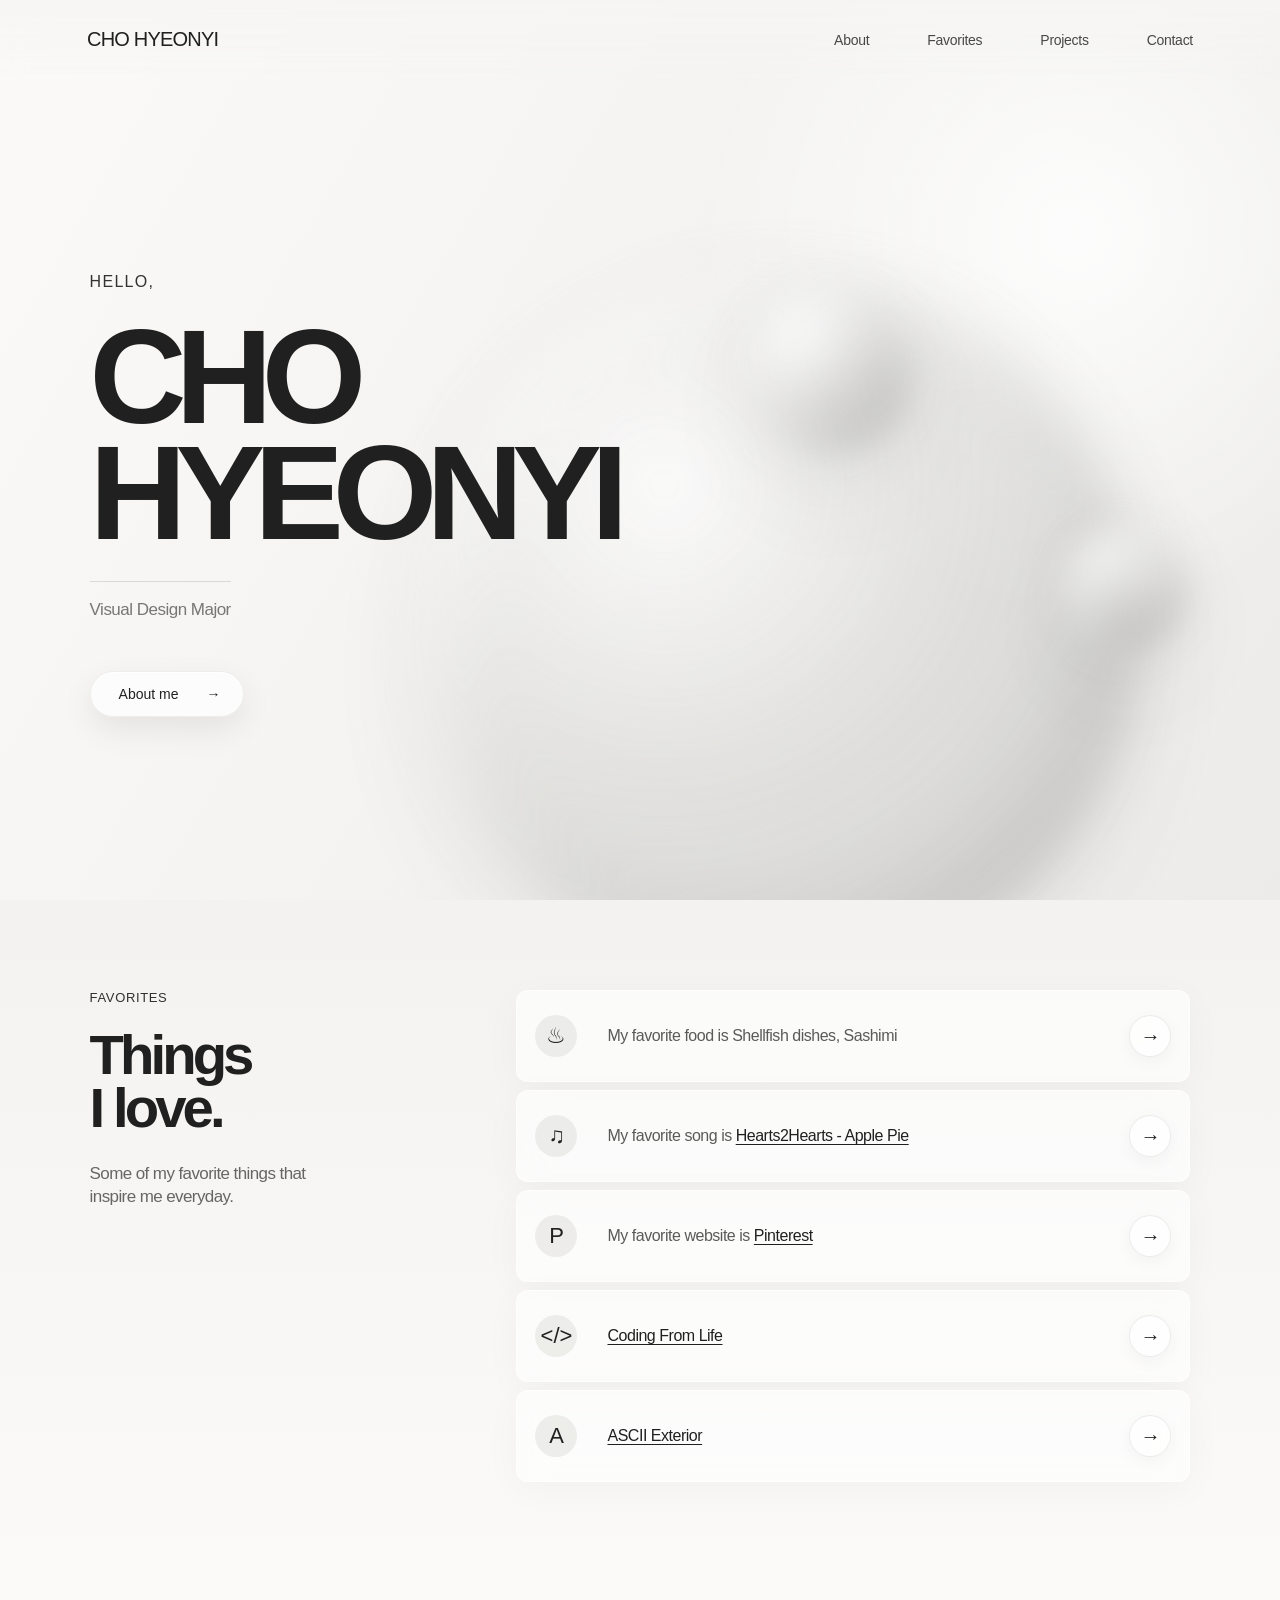
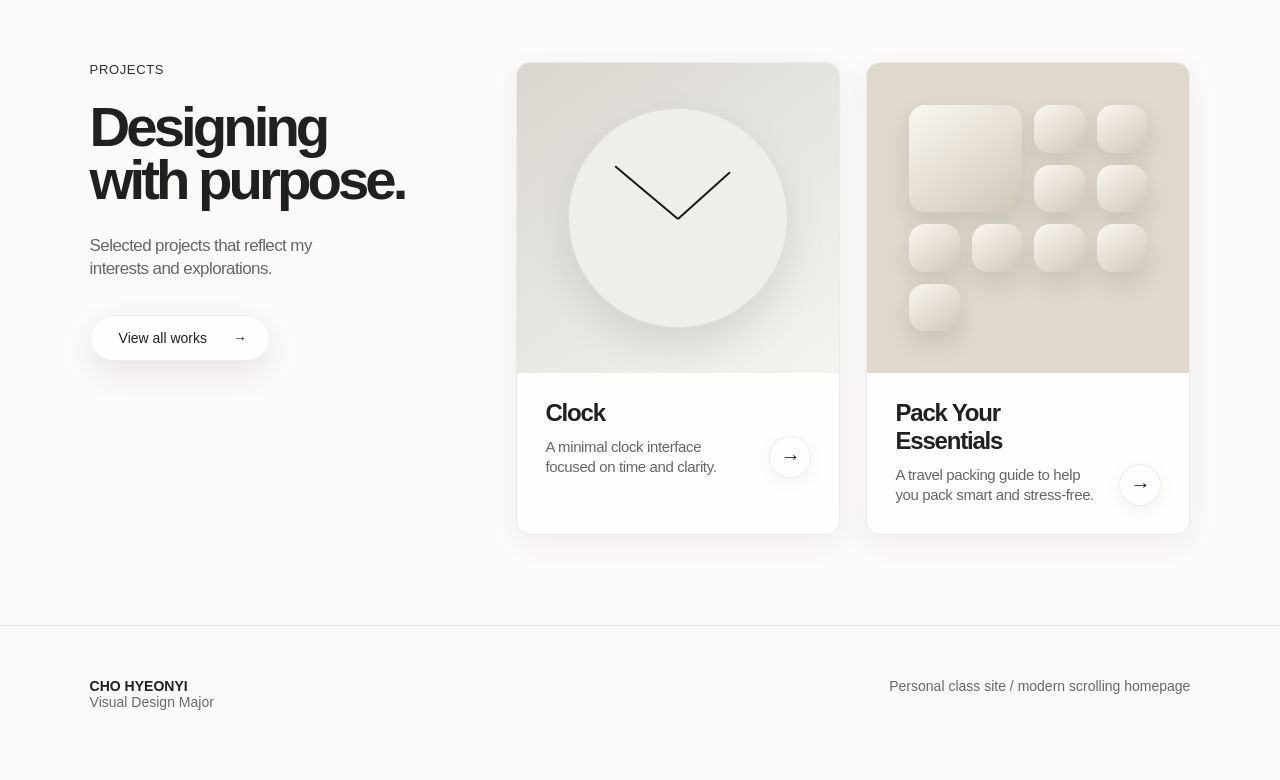
==== commit 074b7e0e: "." ====
--- a/index.html
+++ b/index.html
@@ -65,7 +65,7 @@
       opacity: 0.85;
     }
 
-    .nav-links a:hover { opacity: 1; text-decoration: underline; }
+    .nav-links a:hover { opacity: 1; }
 
     .hero {
       position: relative;
@@ -145,24 +145,24 @@
     }
 
     .orb-large {
-      width: min(52vw, 560px);
-      height: min(52vw, 560px);
+      width: min(66vw, 720px);
+      height: min(66vw, 720px);
       right: 4vw;
       top: 54px;
       filter: blur(22px);
     }
 
     .orb-small-a {
-      width: 126px;
-      height: 126px;
+      width: 170px;
+      height: 170px;
       left: 10vw;
       top: 72px;
       filter: blur(16px);
     }
 
     .orb-small-b {
-      width: 96px;
-      height: 96px;
+      width: 128px;
+      height: 128px;
       right: 0;
       bottom: 122px;
       filter: blur(15px);
@@ -224,7 +224,7 @@
     }
 
     .item {
-      min-height: 76px;
+      min-height: 92px;
       display: grid;
       grid-template-columns: 54px 1fr 46px;
       gap: 18px;
@@ -292,14 +292,14 @@
       border-radius: 14px;
       background: rgba(255,255,255,0.6);
       border: 1px solid var(--line);
-      box-shadow: 0 16px 48px rgba(0,0,0,0.055);
+      box-shadow: 0 8px 30px rgba(0,0,0,0.05);
       text-decoration: none;
       transition: transform 0.22s ease, box-shadow 0.22s ease;
     }
 
     .project-card:hover {
       transform: translateY(-7px);
-      box-shadow: 0 24px 70px rgba(0,0,0,0.09);
+      box-shadow: 0 14px 44px rgba(0,0,0,0.075);
     }
 
     .project-visual {
@@ -390,7 +390,7 @@
       .nav-links { gap: 18px; font-size: 13px; }
       .hero { grid-template-columns: 1fr; min-height: auto; padding-top: 120px; }
       .orb-stage { min-height: 430px; }
-      .orb-large { width: 72vw; height: 72vw; right: 6vw; top: 34px; }
+      .orb-large { width: 82vw; height: 82vw; right: 2vw; top: 34px; }
       .orb-small-a { left: 8vw; top: 10px; }
       .split { grid-template-columns: 1fr; gap: 42px; }
       .projects-grid { grid-template-columns: 1fr; }
@@ -422,7 +422,6 @@
         <span class="blur-orb orb-large" data-speed="0.035"></span>
         <span class="blur-orb orb-small-a" data-speed="0.07"></span>
         <span class="blur-orb orb-small-b" data-speed="-0.055"></span>
-        <div class="orb-hint">Move cursor</div>
       </div>
     </section>
 
@@ -478,7 +477,7 @@
         </div>
 
         <div class="projects-grid">
-          <a class="project-card" href="file:///Users/chohyeonyi/Documents/서울대/3학년%201학기/UI%20Design%20Programing/labor-clock.html">
+          <a class="project-card" href="https://hyeonyich0.github.io/labor_clock/" target="_blank">
             <div class="project-visual">
               <div class="clock-face"></div>
             </div>
@@ -491,7 +490,7 @@
             </div>
           </a>
 
-          <a class="project-card" href="file:///Users/chohyeonyi/Documents/서울대/3학년%201학기/UI%20Design%20Programing/기말%20웹/travel_packing_guide_icons_replaced.html">
+          <a class="project-card" href="https://hyeonyich0.github.io/Travel_Packing_Guide/" target="_blank">
             <div class="project-visual packing-visual">
               <span class="pack-item big"></span>
               <span class="pack-item"></span>
